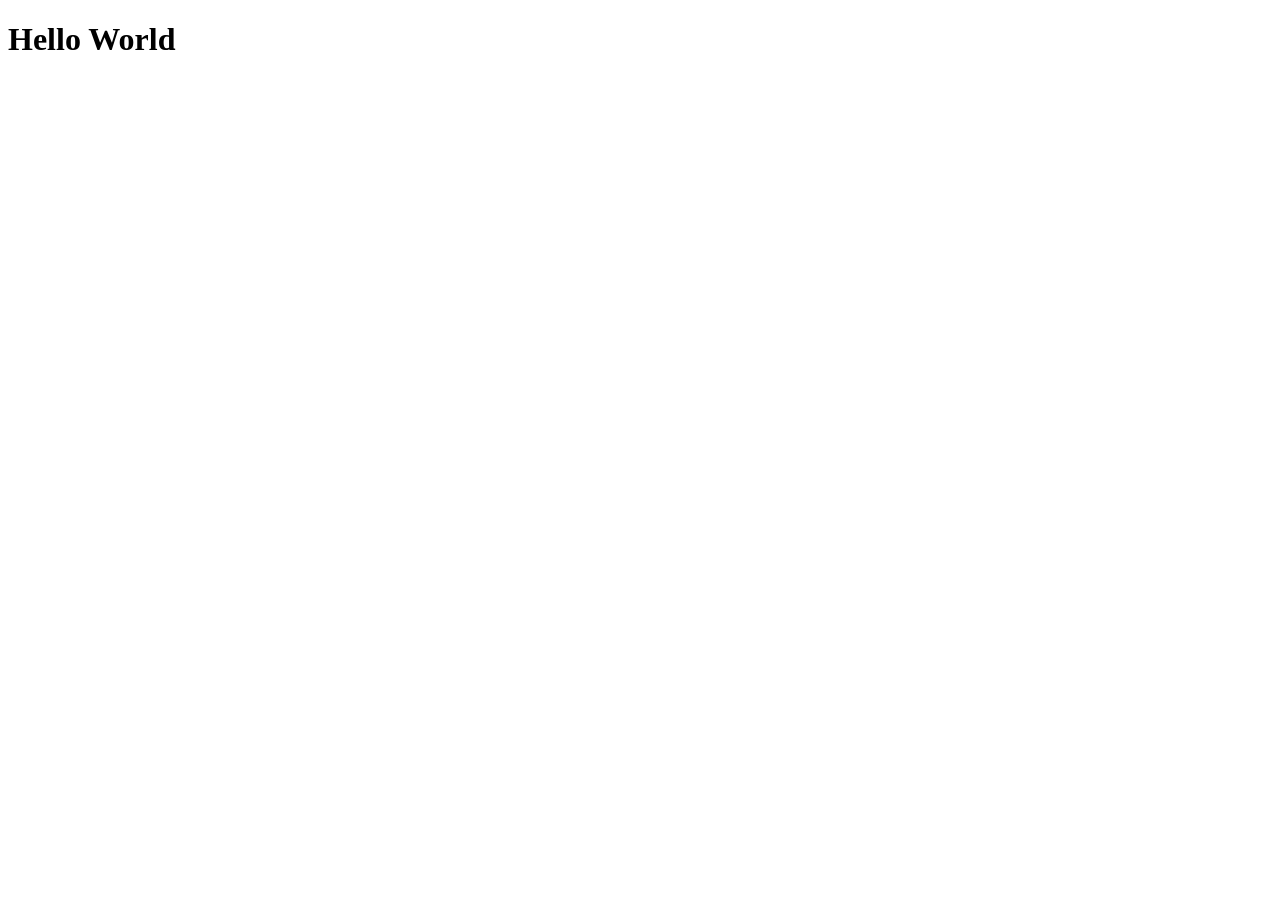
==== wwr/index.html @ 940d044e "my first commit" ====
<!DOCTYPE html>
<html lang="en">
<head>
    <meta charset="UTF-8">
    <meta http-equiv="X-UA-Compatible" content="IE=edge">
    <meta name="viewport" content="width=device-width, initial-scale=1.0">
    <title>Hello World</title>
</head>
<body>
    <h1>Hello World</h1>
</body>
</html>
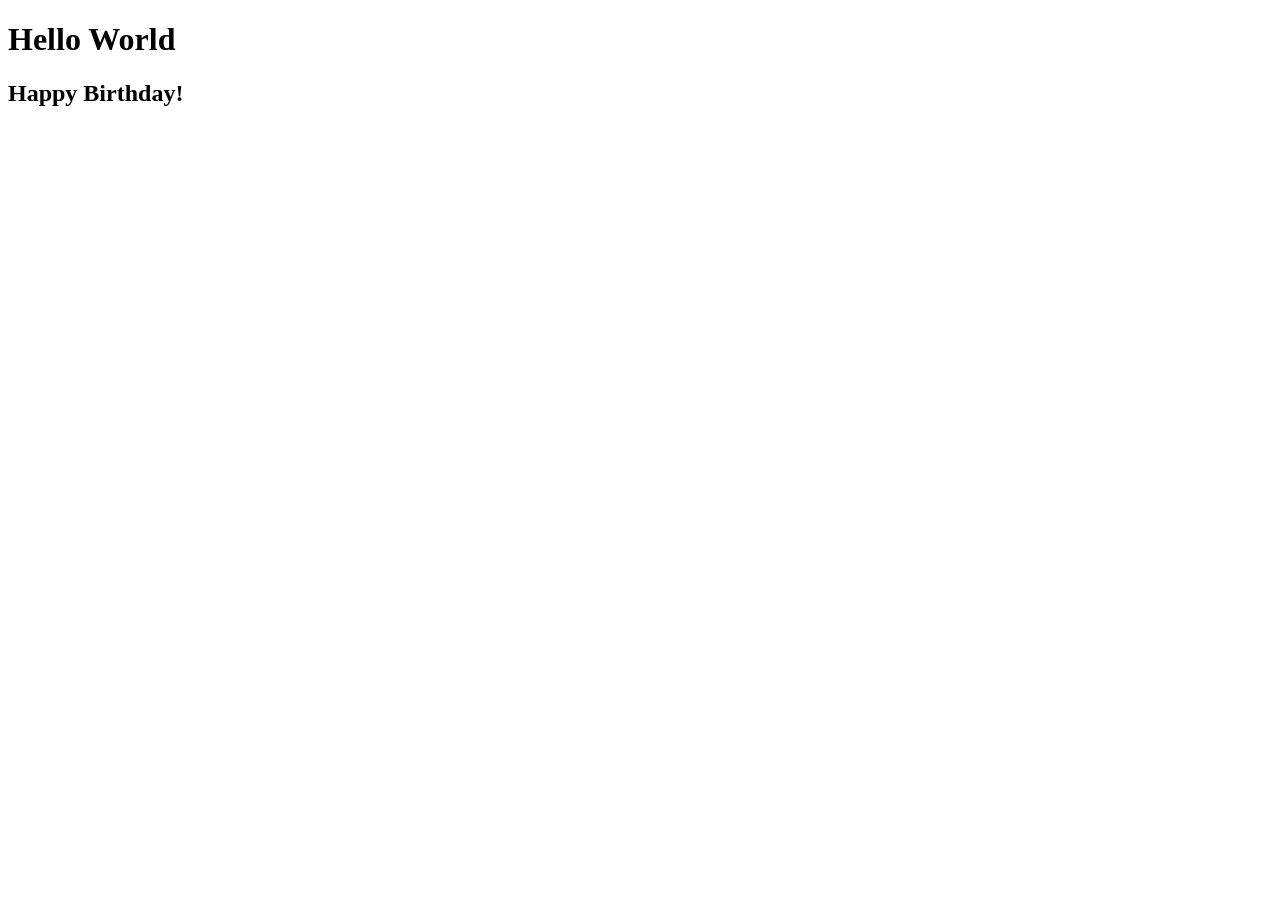
==== commit 469393ed: "my second commit" ====
--- a/wwr/index.html
+++ b/wwr/index.html
@@ -8,5 +8,6 @@
 </head>
 <body>
     <h1>Hello World</h1>
+    <h2>Happy Birthday!</h2>
 </body>
 </html>
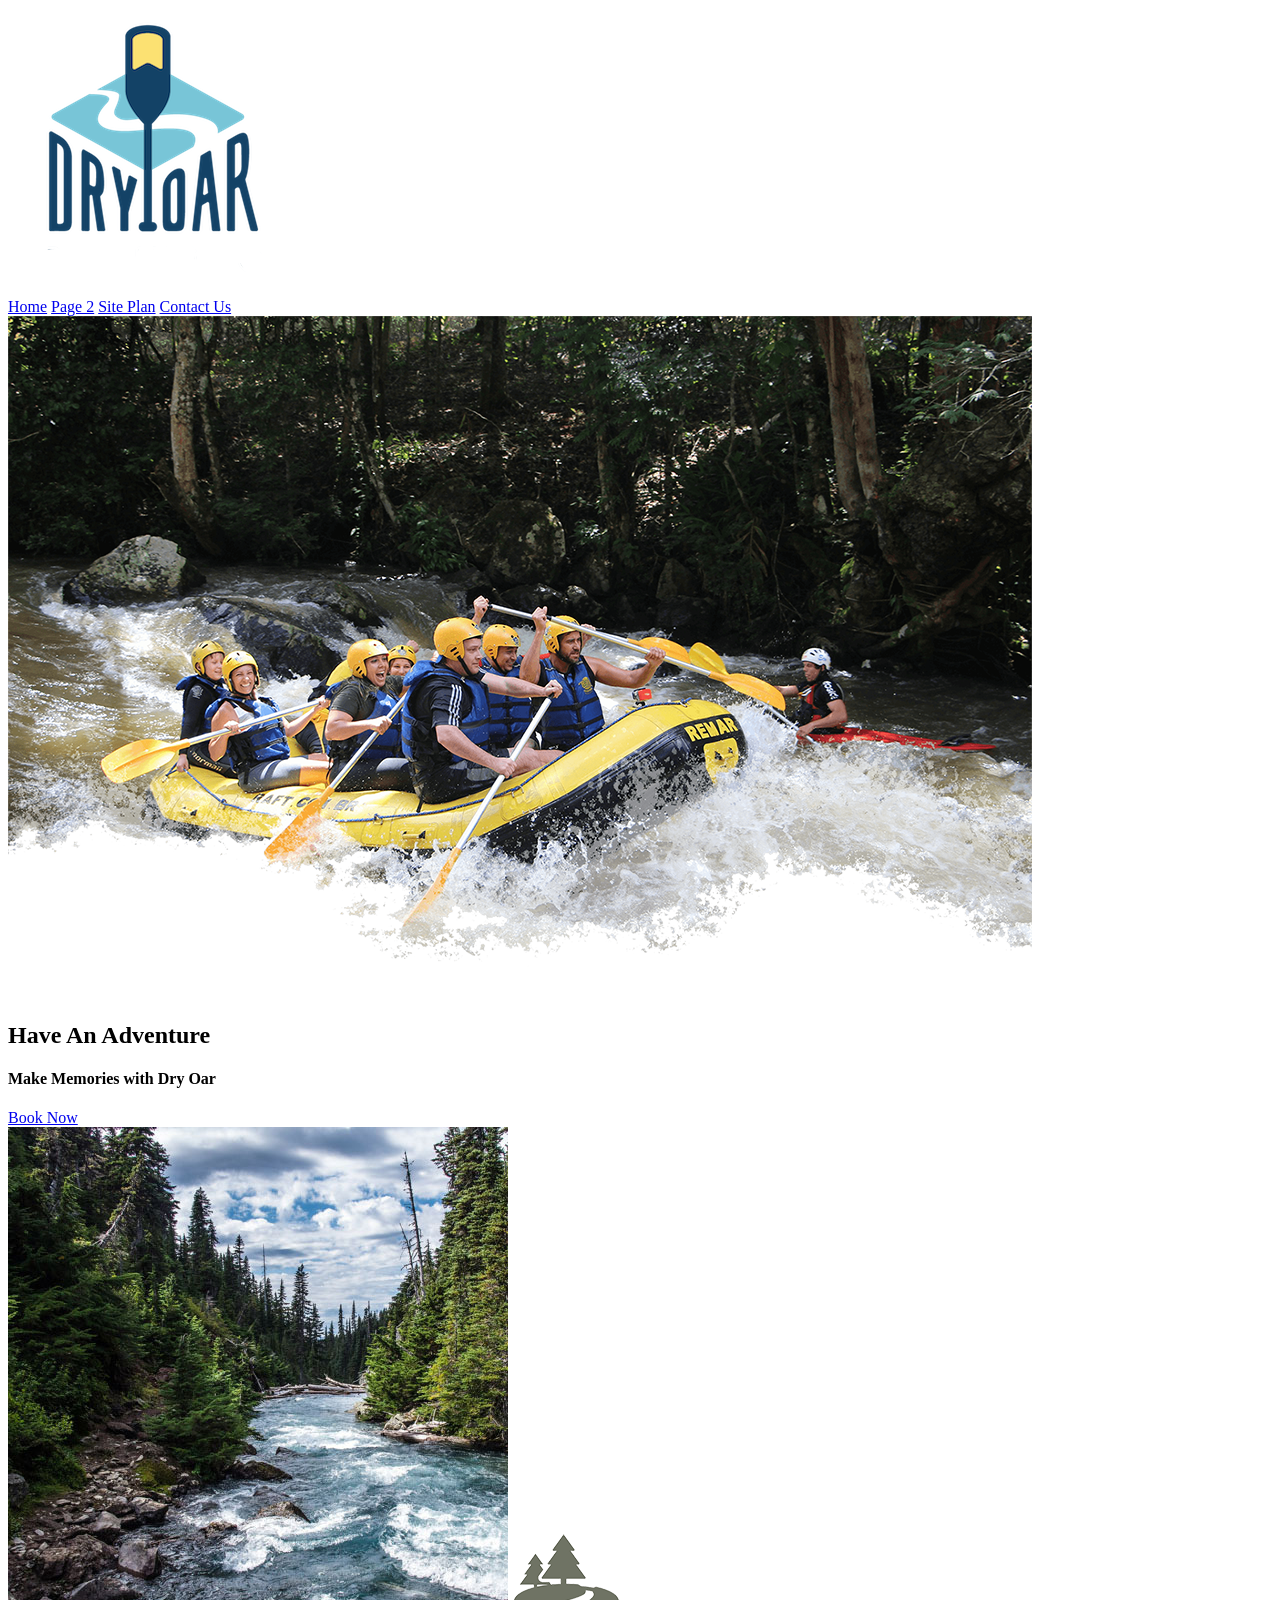
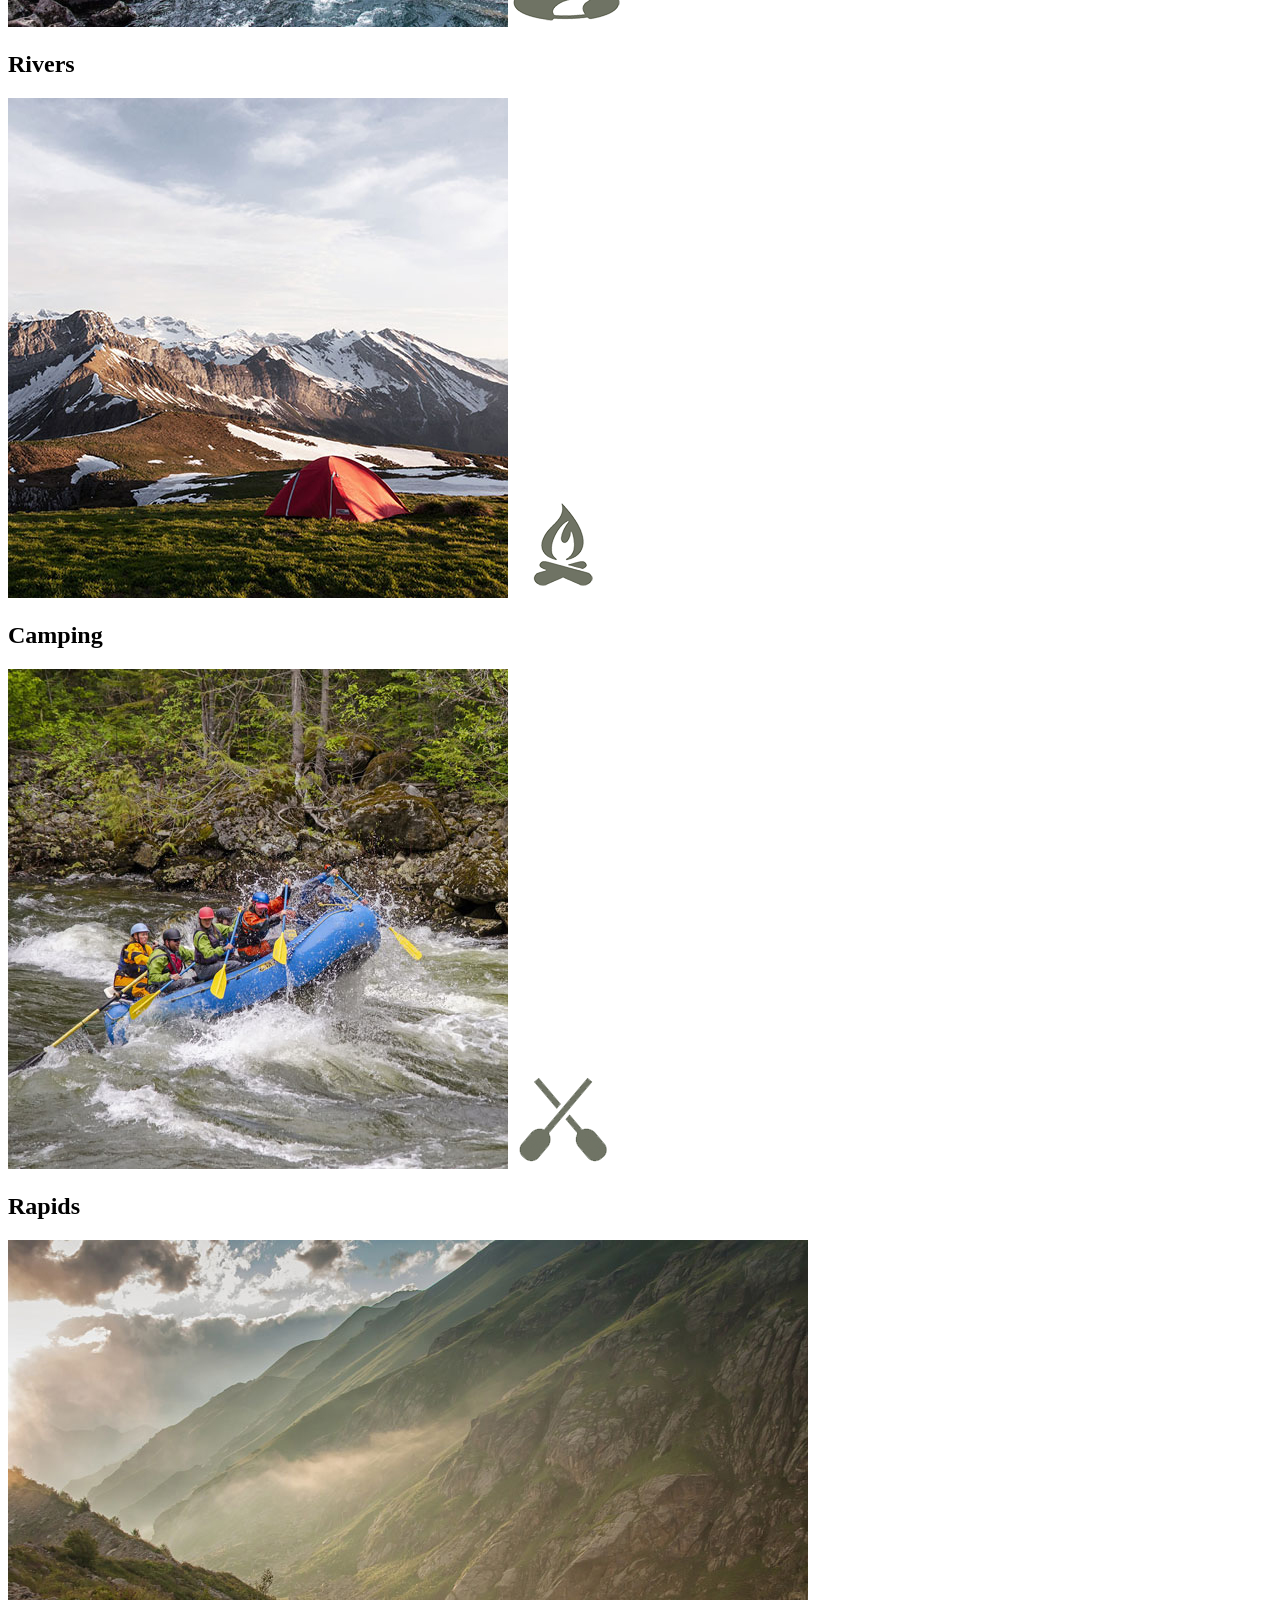
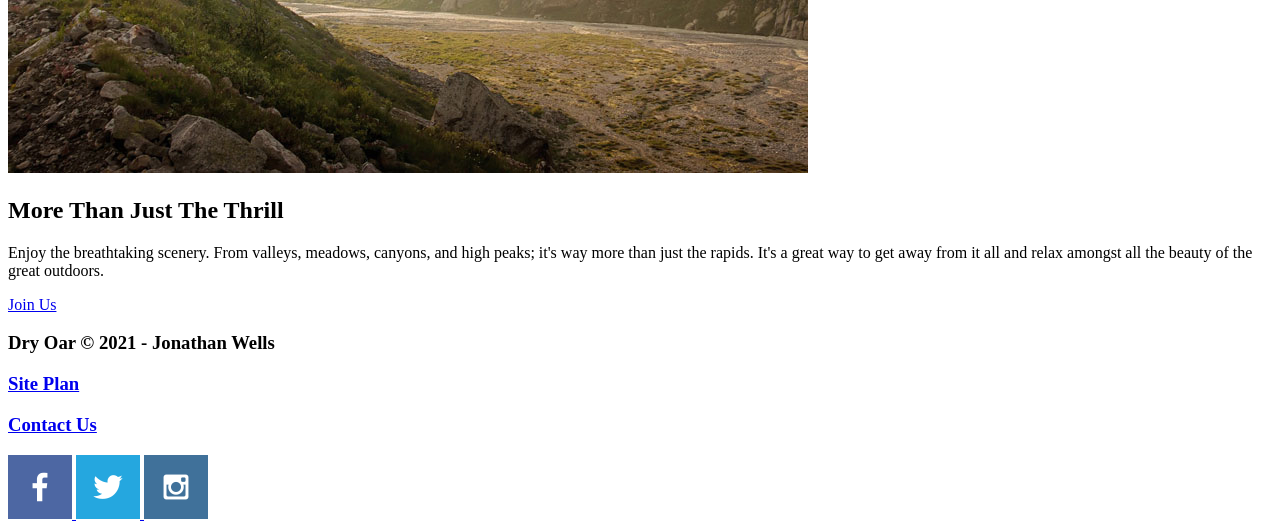
==== commit 880d1313: "getting started" ====
--- a/wwr/index.html
+++ b/wwr/index.html
@@ -4,10 +4,70 @@
     <meta charset="UTF-8">
     <meta http-equiv="X-UA-Compatible" content="IE=edge">
     <meta name="viewport" content="width=device-width, initial-scale=1.0">
-    <title>Hello World</title>
+    <title>Whitewater Rafting Vacations | Dry Oar Boating | Home</title>
 </head>
 <body>
-    <h1>Hello World</h1>
-    <h2>Happy Birthday!</h2>
+    <header>
+        <a id="logo_link" href="index.html">
+            <img class="logo" src="images/logo.png" alt="Dry Oar Logo">
+        </a>
+        <nav>
+            <a href="index.html">Home</a>
+            <a href="#">Page 2</a>
+            <a href="site-plan-rafting.html">Site Plan</a>
+            <a href="contactus.html">Contact Us</a>
+        </nav>
+    </header>
+    <div id="hero">
+        <div id="hero-box">
+            <img id="hero-img" src="images/hero.png" alt="People enjoying white water rafting">
+        </div>
+        <section id="hero-msg">
+            <h1 class="home-title">Have An Adventure</h1>
+            <h4>Make Memories with Dry Oar </h4>
+            <div class='button-box'>
+                <a class='book' href="rates.html">Book Now</a>
+            </div>
+        </section>
+    </div>
+    <main class="home-grid">
+        <section class="rivers-card">
+            <img class="card-img" src="images/rivers.jpg" alt="river in forest">
+            <img class="icon" src="images/river_icon.png" alt="river icon">
+            <h2>Rivers</h2>
+        </section>
+        <section class="camping-card">
+            <img class="card-img" src="images/camping.jpg" alt="tent in mountains">
+            <img class="icon" src="images/fire_icon.png" alt="fire icon">
+            <h2>Camping</h2>
+        </section>
+        <section class="rapids-card">
+            <img class="card-img" src="images/rapids.jpg" alt="rafting boat">
+            <img class="icon" src="images/oars.png" alt="oars icon">
+            <h2>Rapids</h2>
+        </section>
+        <img class="mountains" src="images/mountains.jpg" alt="Misty mountains">
+        <section class="msg">
+            <h2>More Than Just The Thrill</h2>
+            <p>Enjoy the breathtaking scenery. From valleys, meadows, canyons, and high peaks; it's way more than just the rapids. It's a great way to get away from it all and relax amongst all the beauty of the great outdoors. </p>
+            <a class='join' href="rivers.html">Join Us</a>
+        </section>
+    </main>
+    <footer>
+        <h3>Dry Oar &copy; 2021 - Jonathan Wells</h3>
+        <h3><a href="site-plan-rafting.html">Site Plan</a></h3>
+        <h3><a href="contactus.html">Contact Us</a></h3>
+        <div class="social">
+            <a href="https://facebook.com">
+                <img src="images/facebook.png" alt="fb icon">
+            </a>
+            <a href="https://twitter.com">
+                <img src="images/twitter.png" alt="twitter icon">
+            </a>
+            <a href="https://instagram.com">
+                <img src="images/instagram.png" alt="instagram icon">
+            </a>
+        </div>
+    </footer>
 </body>
 </html>
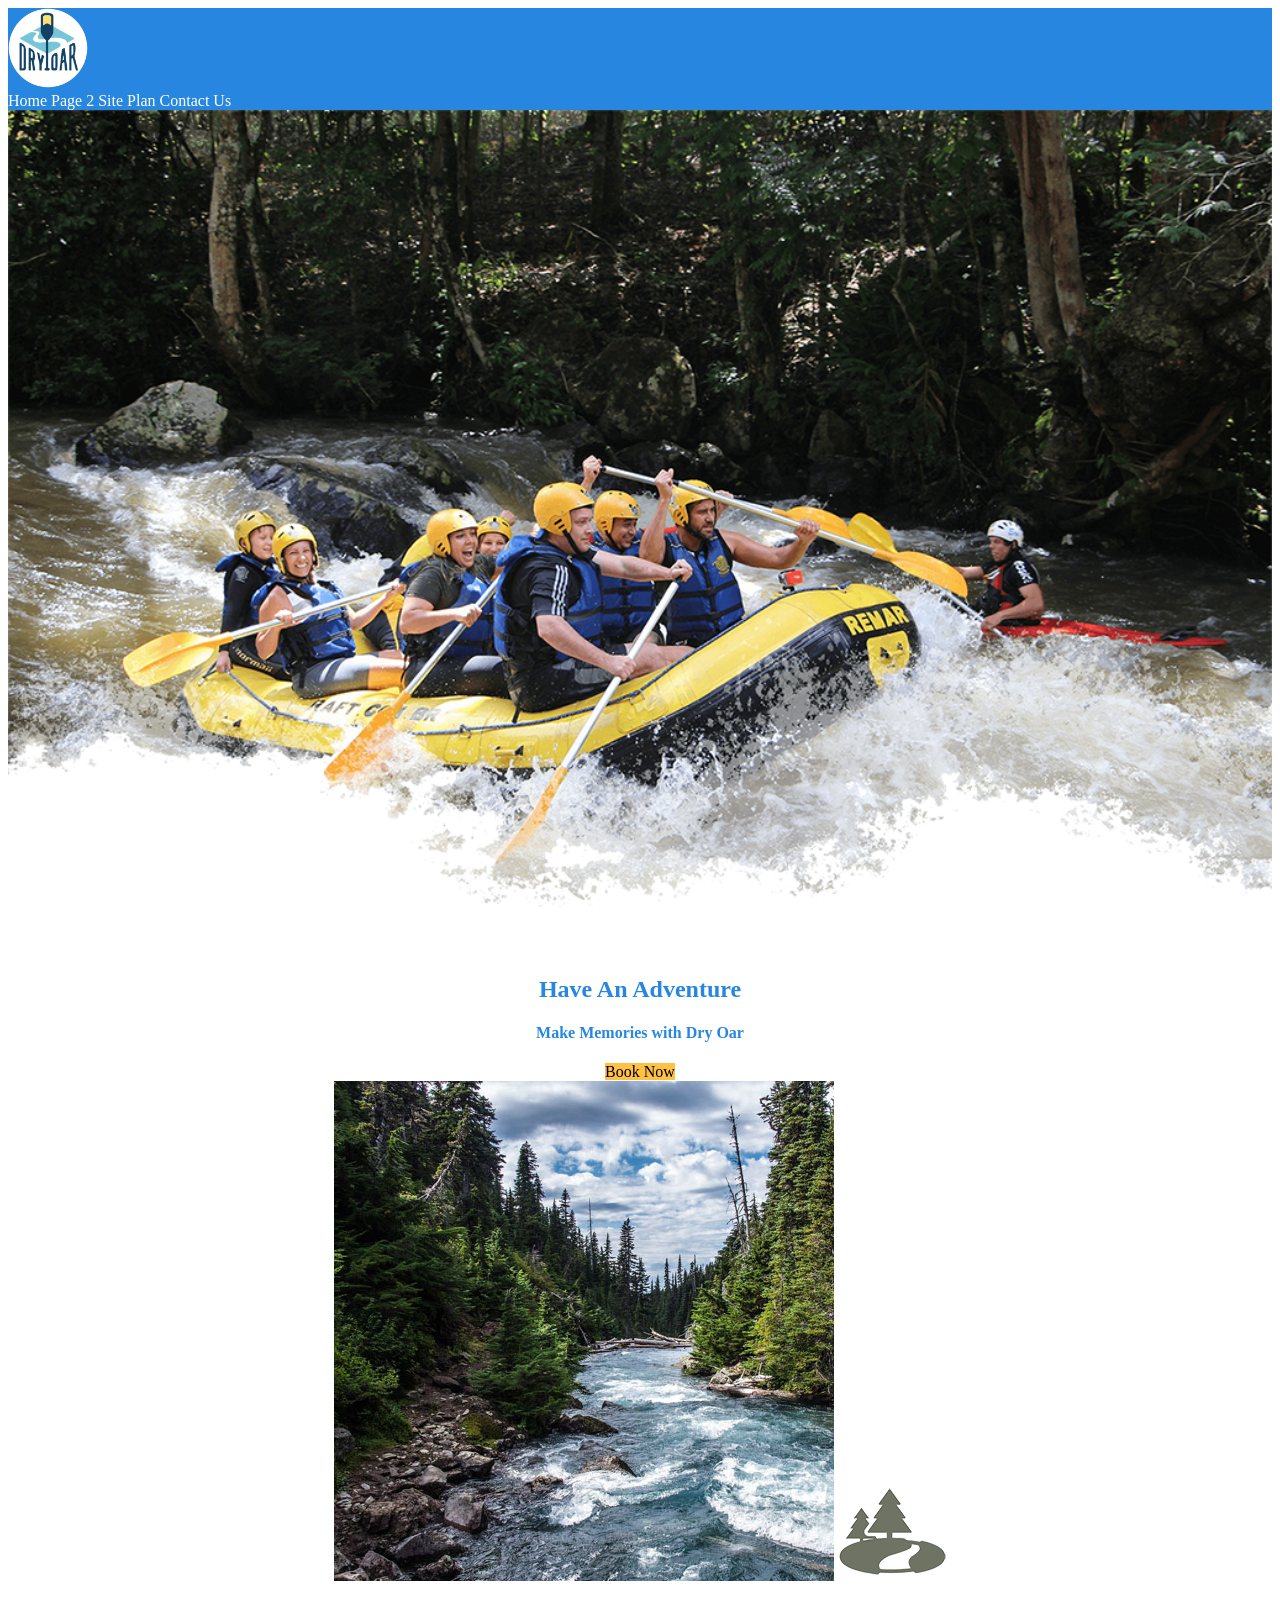
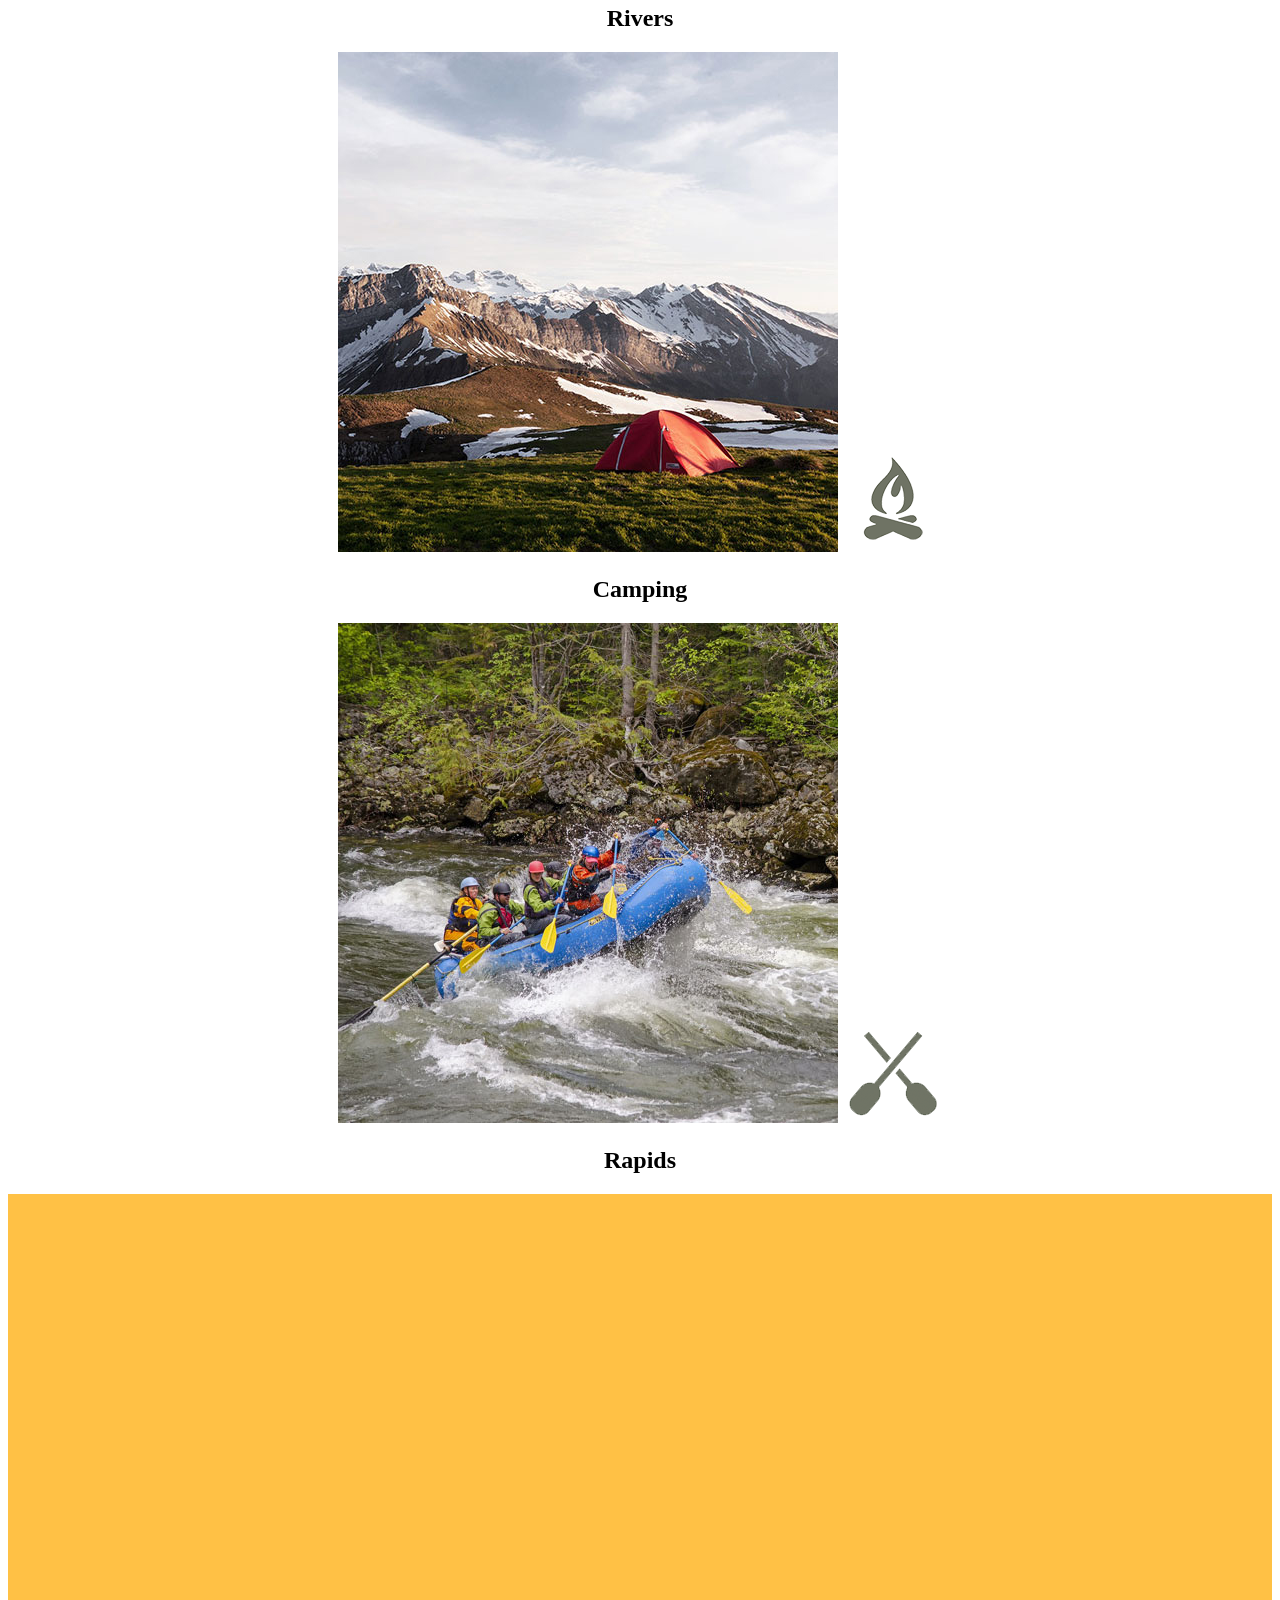
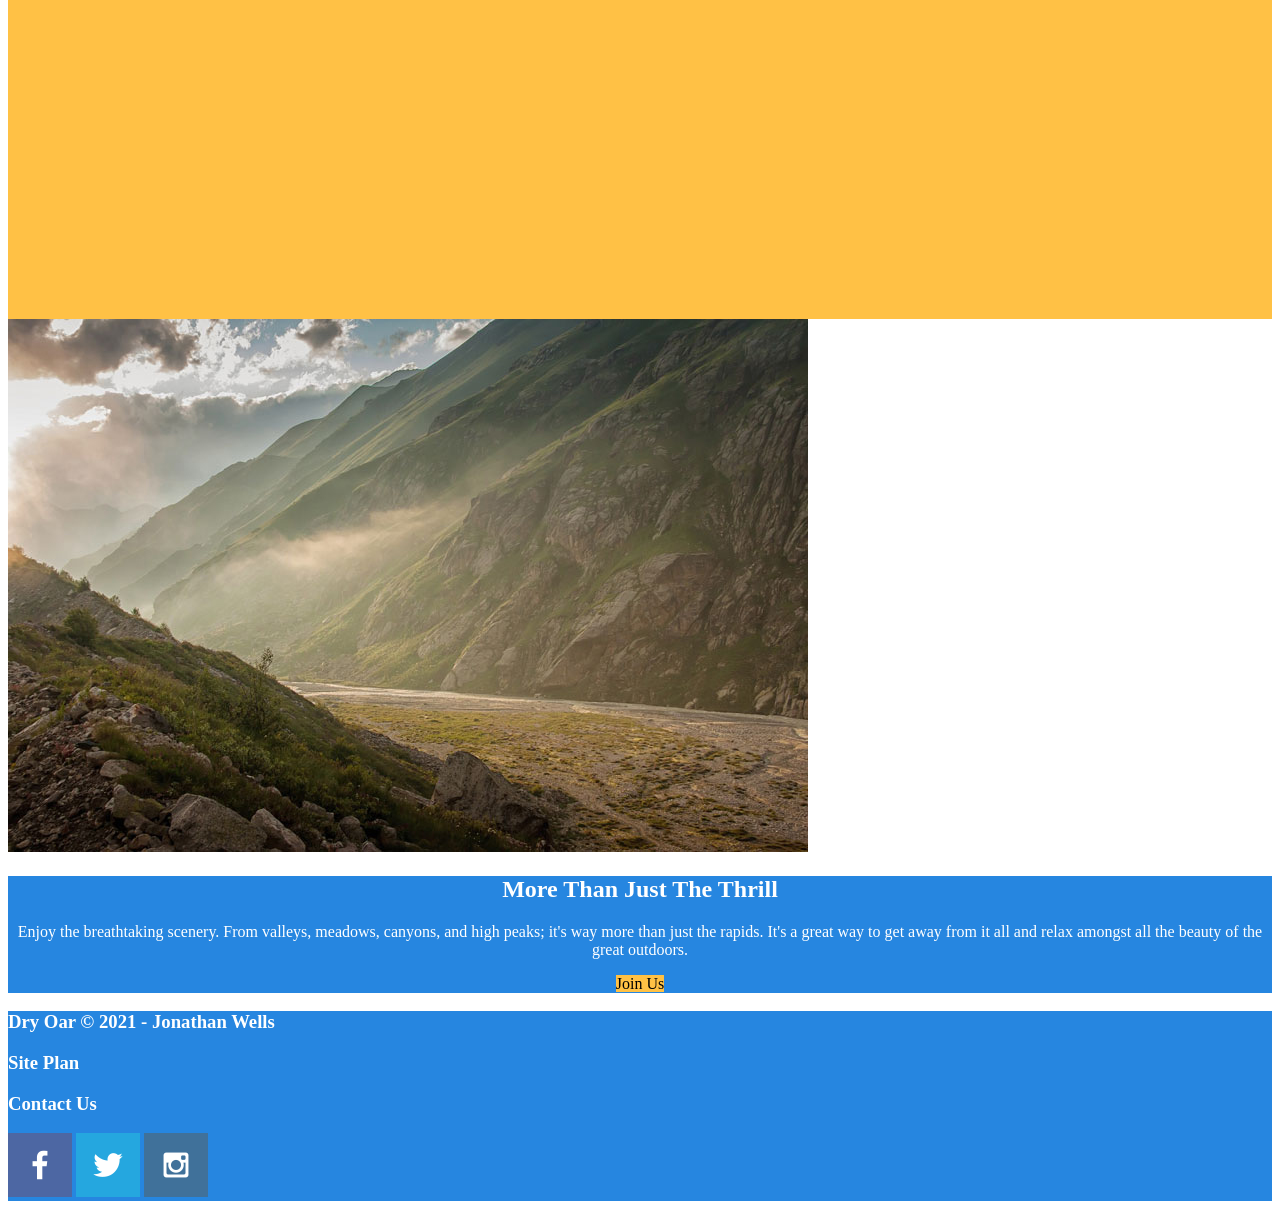
==== commit 5b919d9c: "Adding more HTML" ====
--- a/wwr/index.html
+++ b/wwr/index.html
@@ -5,69 +5,73 @@
     <meta http-equiv="X-UA-Compatible" content="IE=edge">
     <meta name="viewport" content="width=device-width, initial-scale=1.0">
     <title>Whitewater Rafting Vacations | Dry Oar Boating | Home</title>
+    <link rel="stylesheet" href="styles/style.css">
 </head>
 <body>
-    <header>
-        <a id="logo_link" href="index.html">
-            <img class="logo" src="images/logo.png" alt="Dry Oar Logo">
-        </a>
-        <nav>
-            <a href="index.html">Home</a>
-            <a href="#">Page 2</a>
-            <a href="site-plan-rafting.html">Site Plan</a>
-            <a href="contactus.html">Contact Us</a>
-        </nav>
-    </header>
-    <div id="hero">
-        <div id="hero-box">
-            <img id="hero-img" src="images/hero.png" alt="People enjoying white water rafting">
+    <div id="content">
+        <header>
+            <a id="logo_link" href="index.html">
+                <img class="logo" src="images/logo.png" alt="Dry Oar Logo">
+            </a>
+            <nav>
+                <a href="index.html">Home</a>
+                <a href="#">Page 2</a>
+                <a href="site-plan-rafting.html">Site Plan</a>
+                <a href="contactus.html">Contact Us</a>
+            </nav>
+        </header>
+        <div id="hero">
+            <div id="hero-box">
+                <img id="hero-img" src="images/hero.png" alt="People enjoying white water rafting">
+            </div>
+            <section id="hero-msg">
+                <h1 class="home-title">Have An Adventure</h1>
+                <h4>Make Memories with Dry Oar </h4>
+                <div class='button-box'>
+                    <a class='book' href="rates.html">Book Now</a>
+                </div>
+            </section>
         </div>
-        <section id="hero-msg">
-            <h1 class="home-title">Have An Adventure</h1>
-            <h4>Make Memories with Dry Oar </h4>
-            <div class='button-box'>
-                <a class='book' href="rates.html">Book Now</a>
+        <main class="home-grid">
+            <section class="rivers-card">
+                <img class="card-img" src="images/rivers.jpg" alt="river in forest">
+                <img class="icon" src="images/river_icon.png" alt="river icon">
+                <h2>Rivers</h2>
+            </section>
+            <section class="camping-card">
+                <img class="card-img" src="images/camping.jpg" alt="tent in mountains">
+                <img class="icon" src="images/fire_icon.png" alt="fire icon">
+                <h2>Camping</h2>
+            </section>
+            <section class="rapids-card">
+                <img class="card-img" src="images/rapids.jpg" alt="rafting boat">
+                <img class="icon" src="images/oars.png" alt="oars icon">
+                <h2>Rapids</h2>
+            </section>
+            <div id="background"></div>
+            <img class="mountains" src="images/mountains.jpg" alt="Misty mountains">
+            <section class="msg">
+                <h2>More Than Just The Thrill</h2>
+                <p>Enjoy the breathtaking scenery. From valleys, meadows, canyons, and high peaks; it's way more than just the rapids. It's a great way to get away from it all and relax amongst all the beauty of the great outdoors. </p>
+                <a class='join' href="rivers.html">Join Us</a>
+            </section>
+        </main>
+        <footer>
+            <h3>Dry Oar &copy; 2021 - Jonathan Wells</h3>
+            <h3><a href="site-plan-rafting.html">Site Plan</a></h3>
+            <h3><a href="contactus.html">Contact Us</a></h3>
+            <div class="social">
+                <a href="https://facebook.com" target='_blank'>
+                    <img src="images/facebook.png" alt="fb icon">
+                </a>
+                <a href="https://twitter.com" target='_blank'>
+                    <img src="images/twitter.png" alt="twitter icon">
+                </a>
+                <a href="https://instagram.com" target='_blank'>
+                    <img src="images/instagram.png" alt="instagram icon">
+                </a>
             </div>
-        </section>
+        </footer>
     </div>
-    <main class="home-grid">
-        <section class="rivers-card">
-            <img class="card-img" src="images/rivers.jpg" alt="river in forest">
-            <img class="icon" src="images/river_icon.png" alt="river icon">
-            <h2>Rivers</h2>
-        </section>
-        <section class="camping-card">
-            <img class="card-img" src="images/camping.jpg" alt="tent in mountains">
-            <img class="icon" src="images/fire_icon.png" alt="fire icon">
-            <h2>Camping</h2>
-        </section>
-        <section class="rapids-card">
-            <img class="card-img" src="images/rapids.jpg" alt="rafting boat">
-            <img class="icon" src="images/oars.png" alt="oars icon">
-            <h2>Rapids</h2>
-        </section>
-        <img class="mountains" src="images/mountains.jpg" alt="Misty mountains">
-        <section class="msg">
-            <h2>More Than Just The Thrill</h2>
-            <p>Enjoy the breathtaking scenery. From valleys, meadows, canyons, and high peaks; it's way more than just the rapids. It's a great way to get away from it all and relax amongst all the beauty of the great outdoors. </p>
-            <a class='join' href="rivers.html">Join Us</a>
-        </section>
-    </main>
-    <footer>
-        <h3>Dry Oar &copy; 2021 - Jonathan Wells</h3>
-        <h3><a href="site-plan-rafting.html">Site Plan</a></h3>
-        <h3><a href="contactus.html">Contact Us</a></h3>
-        <div class="social">
-            <a href="https://facebook.com">
-                <img src="images/facebook.png" alt="fb icon">
-            </a>
-            <a href="https://twitter.com">
-                <img src="images/twitter.png" alt="twitter icon">
-            </a>
-            <a href="https://instagram.com">
-                <img src="images/instagram.png" alt="instagram icon">
-            </a>
-        </div>
-    </footer>
 </body>
 </html>
--- a/wwr/styles/style.css
+++ b/wwr/styles/style.css
@@ -0,0 +1,100 @@
+#content {
+    max-width: 1600px;
+    margin: 0 auto;
+}
+
+nav a {
+    text-align: center;
+    color: white;
+    text-decoration: none;
+}
+
+#hero-msg h1, #hero-msg h4 {
+    text-align: center;
+}
+
+.button-box {
+    text-align: center;
+}
+
+main section {
+    text-align: center;
+}
+
+body {
+    background-color: white;
+}
+
+header {
+    background-color: #2686E0;
+}
+
+nav a:hover {
+    background-color: #FFC145;
+    color: black;
+}
+
+.book, .join {
+    background-color: #FFC145;
+    color: black;
+    text-decoration: none;
+}
+
+.book:hover, .join:hover {
+    background-color: #2686E0;
+    color: white;
+}
+
+#background {
+    height: 725px;
+    background-color: #FFC145;
+}
+
+.msg {
+    background-color: #2686E0;
+}
+
+.msg h2 {
+    color: white;
+}
+
+.msg p {
+    color: white;
+}
+
+footer {
+    background-color: #2686E0;
+}
+
+footer h3 {
+    color: white;
+}
+
+footer a {
+    color: white;
+    text-decoration: none;
+}
+
+footer a:hover {
+    color: black;
+}
+
+.home-title {
+    color: #2686E0;
+}
+
+h4 {
+    color: #2686E0;
+}
+
+.logo {
+    width: 80px;
+}
+
+#hero-img {
+    width: 100%;
+}
+
+footer h3 a:hover {
+    text-decoration: underline;
+}
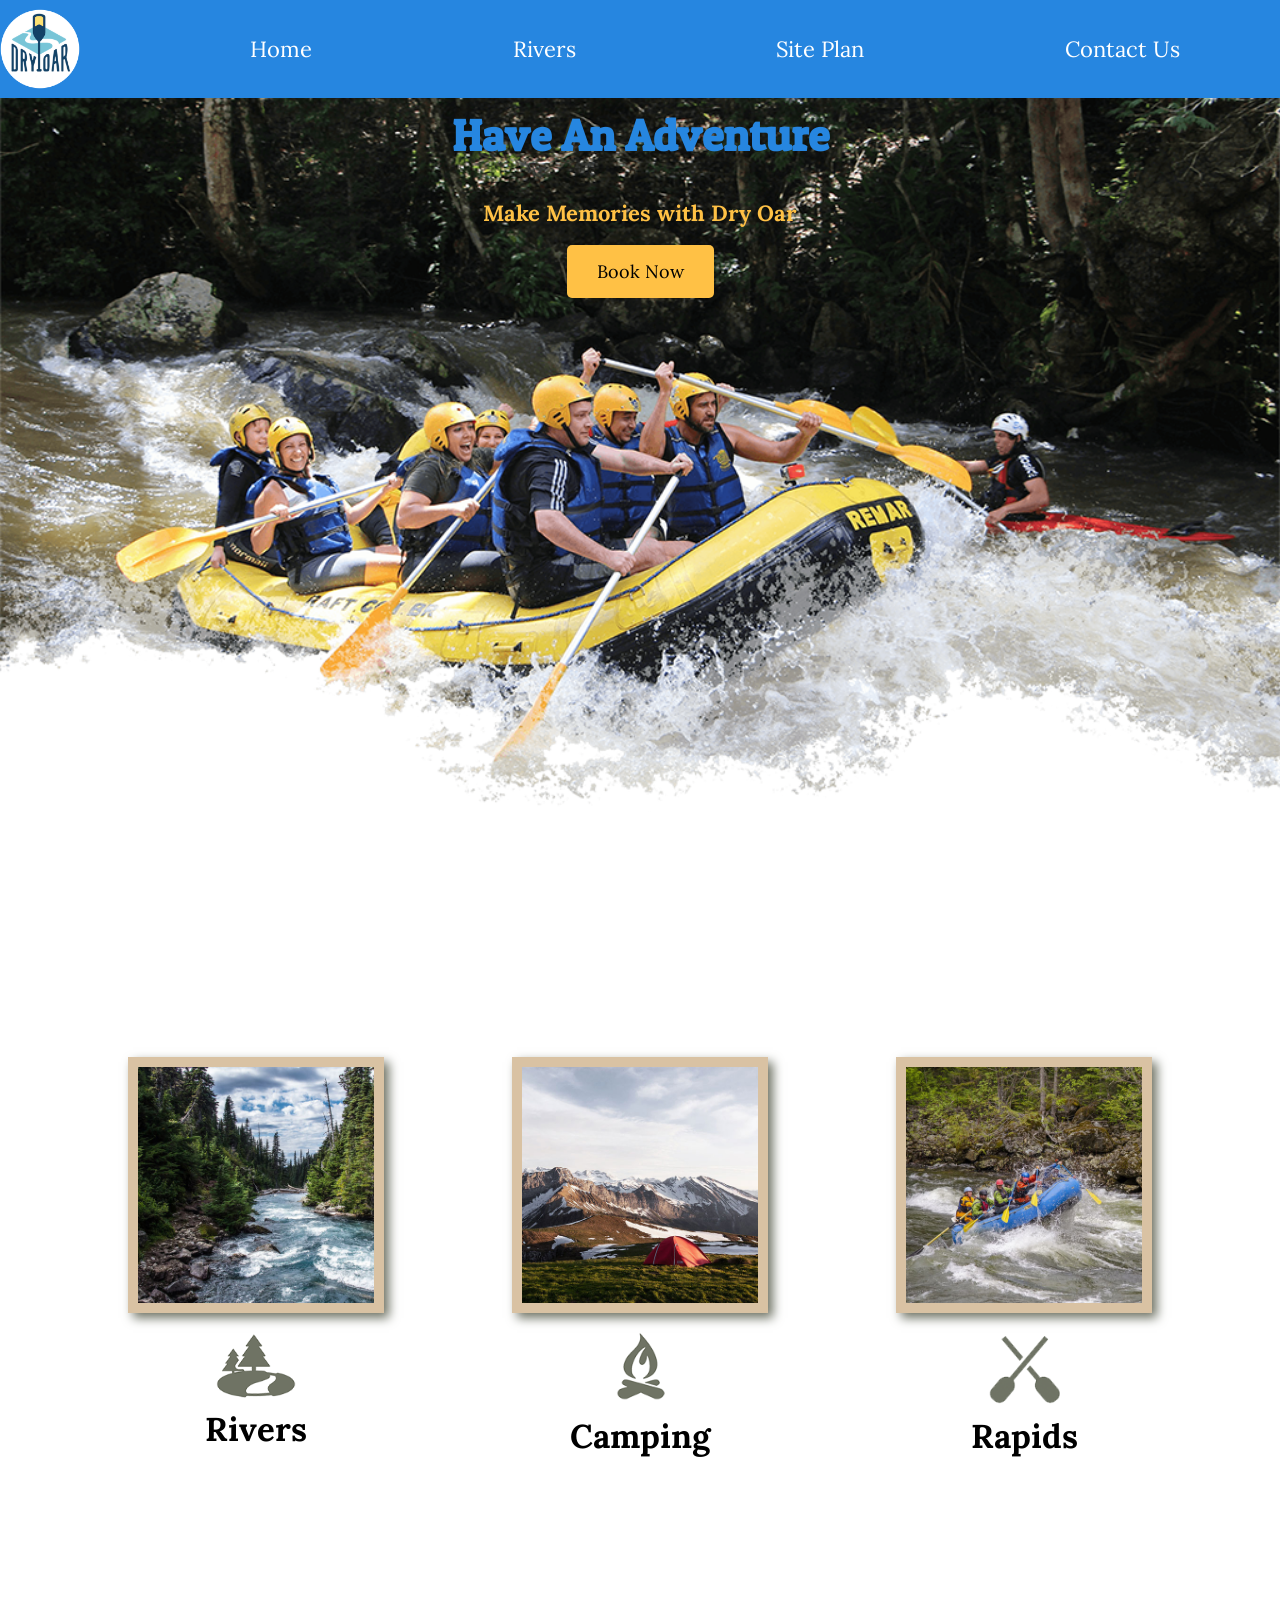
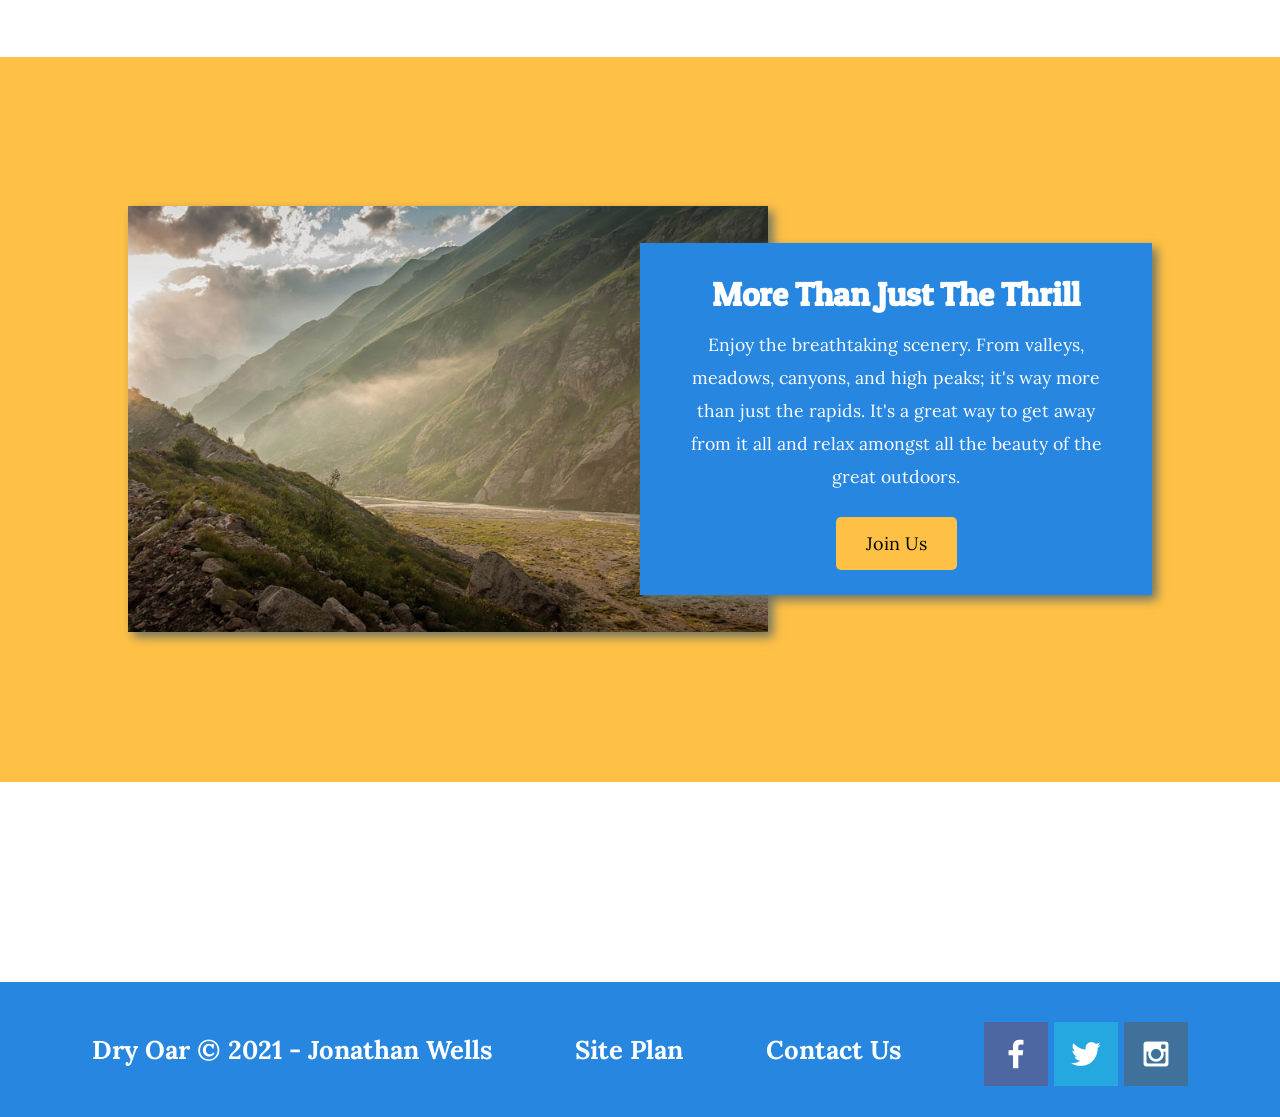
==== commit d7b047ad: "rivers page" ====
--- a/wwr/index.html
+++ b/wwr/index.html
@@ -15,7 +15,7 @@
             </a>
             <nav>
                 <a href="index.html">Home</a>
-                <a href="#">Page 2</a>
+                <a href="rivers.html">Rivers</a>
                 <a href="site-plan-rafting.html">Site Plan</a>
                 <a href="contactus.html">Contact Us</a>
             </nav>
--- a/wwr/styles/style.css
+++ b/wwr/styles/style.css
@@ -1,20 +1,57 @@
+@import url('https://fonts.googleapis.com/css2?family=Lora&family=Patua+One&display=swap');
+/*https://byui-wdd.github.io/wdd130/activities/w07-final-touches.html; you are on step 6*/
 #content {
     max-width: 1600px;
     margin: 0 auto;
 }
 
+#logo_link {
+    padding-top: 5px;
+    justify-content: center;
+    align-self: center;
+}
+
+#hero {
+    display: grid;
+    grid-template-columns: 1fr 3fr 1fr;
+    margin-top: -100px;
+}
+
+#hero-box {
+    grid-column: 1/4;
+    grid-row: 1/3;
+    z-index: -1;
+}
+
+#hero-msg {
+    grid-column: 2/3;
+    grid-row: 1/2;
+    margin-top: 100px;
+}
+
 nav a {
-    text-align: center;
-    color: white;
     text-decoration: none;
-}
-
-#hero-msg h1, #hero-msg h4 {
-    text-align: center;
+    color: white;
+    text-align: center;
+    padding: 35px;
+}
+
+#hero-msg h1 {
+    text-align: center;
+}
+
+#hero-msg h4 {
+    text-align: center;
+    color: #FFC145;
 }
 
 .button-box {
     text-align: center;
+}
+
+.home-grid {
+    display: grid;
+    grid-template-columns: repeat(10, 1fr);
 }
 
 main section {
@@ -23,10 +60,25 @@
 
 body {
     background-color: white;
+    font-family: 'Lora', Arial, Helvetica;
+    font-size: 22px;
+    margin: 0;
+    padding: 0;
+}
+
+h2 {
+    margin: 0;
 }
 
 header {
     background-color: #2686E0;
+    display: grid;
+    grid-template-columns: 150px auto;
+}
+
+nav {
+    display: flex;
+    justify-content: space-around;
 }
 
 nav a:hover {
@@ -38,6 +90,51 @@
     background-color: #FFC145;
     color: black;
     text-decoration: none;
+    font-size: 18px;
+    padding: 15px 30px;
+    margin-top: 50px;
+    border-radius: 5px;
+}
+
+.card-img {
+    border: 10px solid #d9c2a3;
+    width: 100%;
+    transition: transform .5s;
+    box-shadow: 5px 5px 10px #6f7364;
+}
+
+.card-img:hover {
+    opacity: .6;
+    transform: scale(1.1);
+}
+
+.mountains {
+    width: 100%;
+    grid-column: 2/7;
+    grid-row: 5/8;
+    box-shadow: 5px 5px 10px #6f7364;
+}
+
+main section img {
+    box-sizing: border-box;
+}
+
+.rivers-card {
+    margin: 200px 0;
+    grid-column: 2/4;
+    grid-row: 2/3;
+}
+
+.camping-card {
+    margin: 200px 0;
+    grid-column: 5/7;
+    grid-row: 2/3;
+}
+
+.rapids-card {
+    margin: 200px 0;
+    grid-column: 8/10;
+    grid-row: 2/3;
 }
 
 .book:hover, .join:hover {
@@ -48,22 +145,41 @@
 #background {
     height: 725px;
     background-color: #FFC145;
+    grid-column: 1/11;
+    grid-row: 4/9;
 }
 
 .msg {
     background-color: #2686E0;
+    line-height: 1.5em;
+    padding: 35px;
+    grid-column: 6/10;
+    grid-row: 6/7;
+    box-shadow: 5px 5px 10px #6f7364;
 }
 
 .msg h2 {
     color: white;
+    font-family: 'Patua One', sans-serif, serif;
 }
 
 .msg p {
     color: white;
+    font-size: .8em;
+    padding-bottom: 15px;
 }
 
 footer {
     background-color: #2686E0;
+    padding: 25px 50px;
+    margin-top: 200px;
+    display: flex;
+    justify-content: space-around;
+    align-items: center;
+}
+
+footer .social img {
+    padding-top: 15px;
 }
 
 footer h3 {
@@ -81,6 +197,9 @@
 
 .home-title {
     color: #2686E0;
+    font-family: 'Patua One', sans-serif, serif;
+    font-size: 2em;
+    margin-top: 10px;
 }
 
 h4 {
@@ -97,4 +216,59 @@
 
 footer h3 a:hover {
     text-decoration: underline;
+}
+
+.icon {
+    width: 80px;
+    padding-top: 10px;
+}
+
+.rivers-grid {
+    display: grid;
+    grid-template-rows: 1fr max-content;
+    text-align: center;
+    padding-top: 50px;
+    margin: 0px 100px 0px 100px;
+}
+
+@media screen and (max-width: 900px) {
+    #hero, .home-grid {
+        display: block;
+        height: auto;
+    }
+    nav, footer {
+        flex-direction: column;
+    }
+    nav a {
+        display: block;
+        padding: 15px;
+    }
+    #hero {
+        margin-top: 0;
+    }
+    #hero-msg {
+        margin-top: 0;
+    }
+    #hero-msg h4 {
+        display: none;
+    }
+    .home-title {
+        font-size: 25px;
+        color: #6f7364;
+    }
+    .rivers-card, .camping-card, .rapids-card { 
+        margin: 50px auto;
+        width: 60%;
+    }
+    #background {
+        display: none;
+    }
+    .mountains, .msg {
+        width: 80%;
+        display: block;
+        margin: 0 auto;
+    }
+    footer {
+        margin-top: 25px;
+    }
 }
